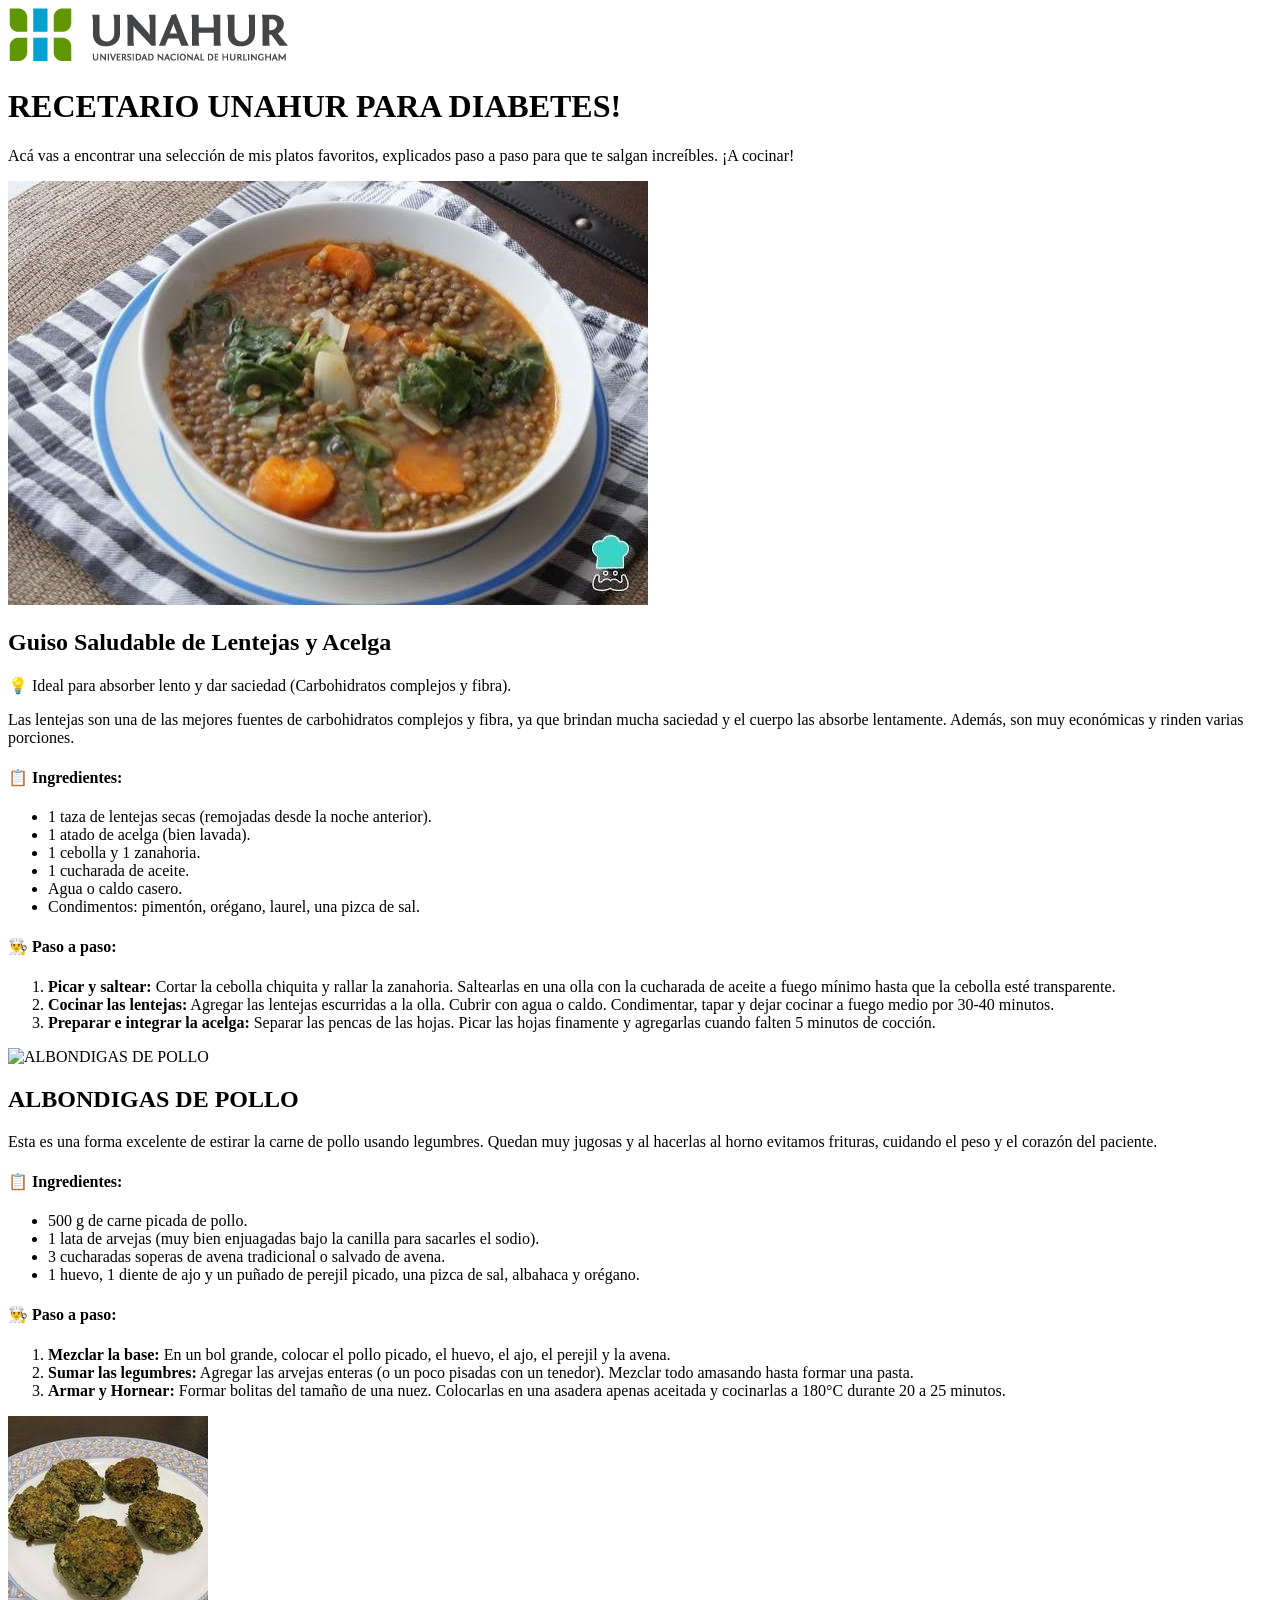
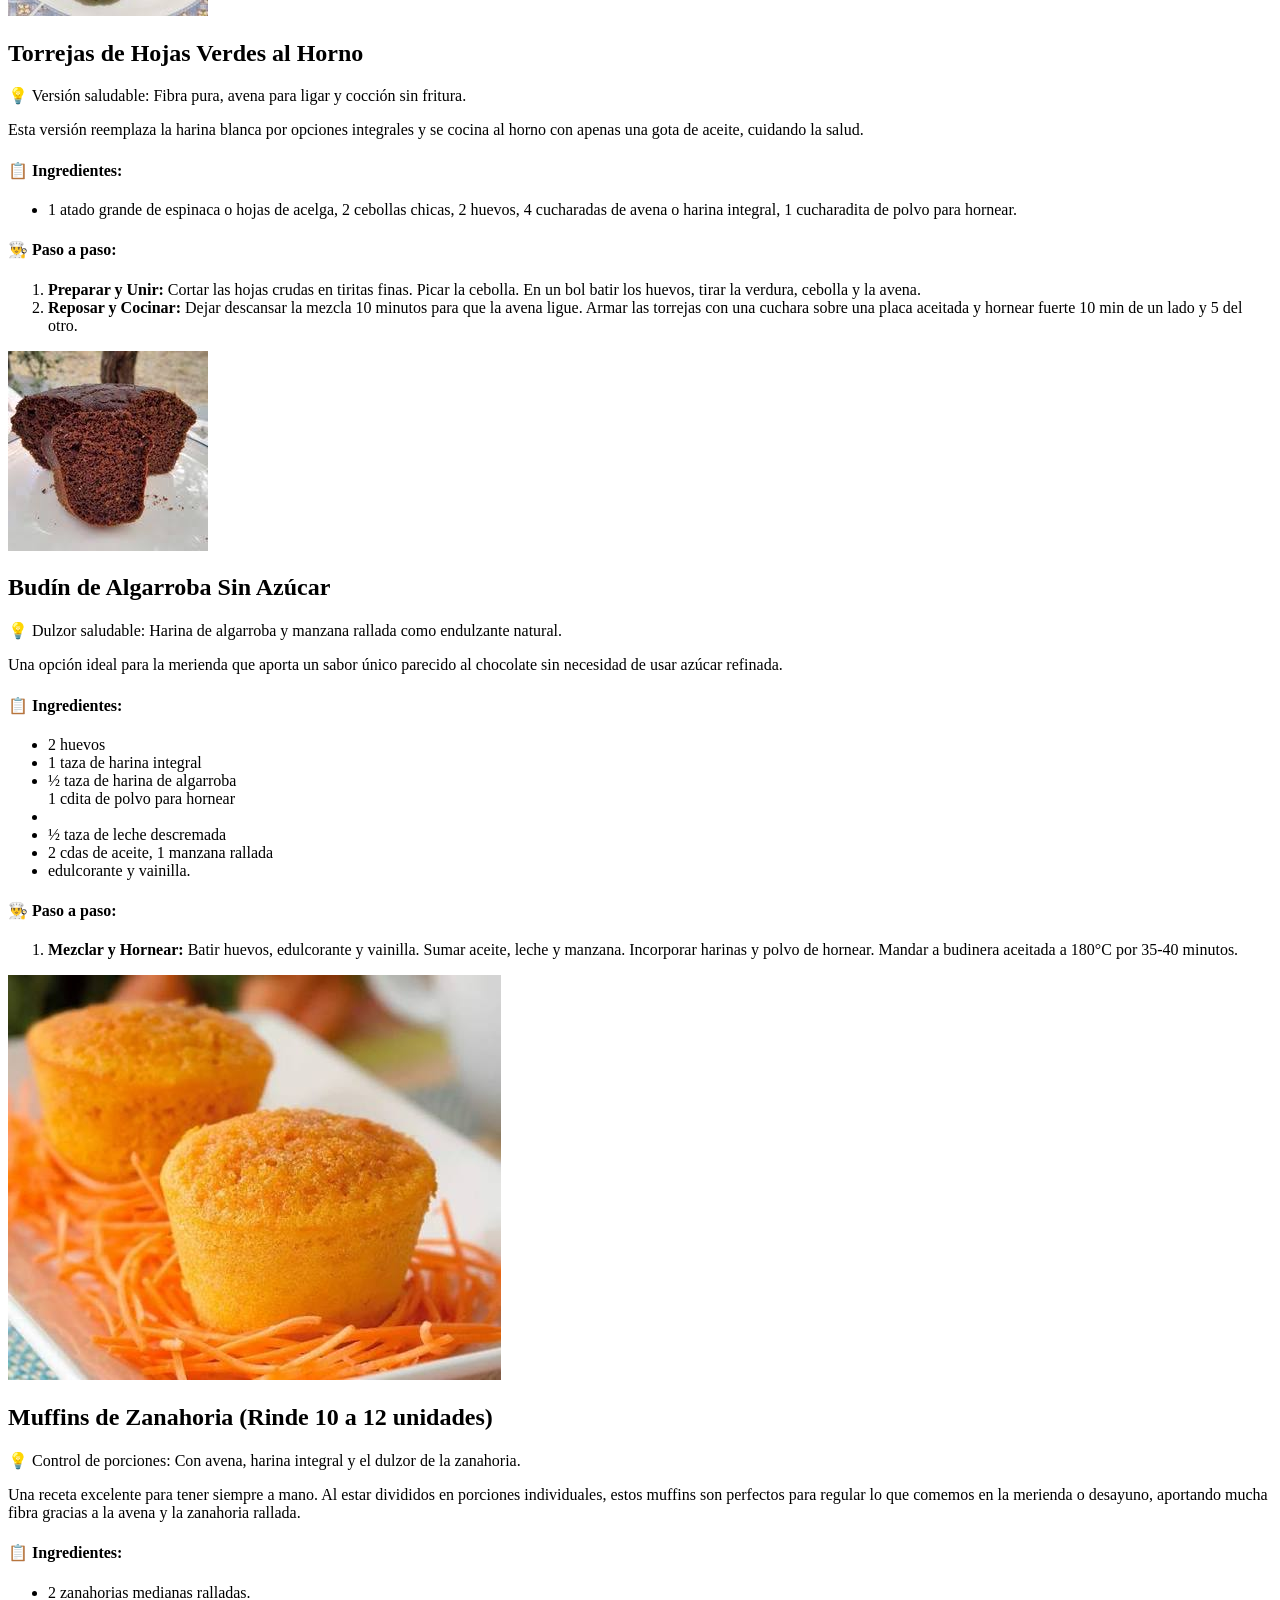
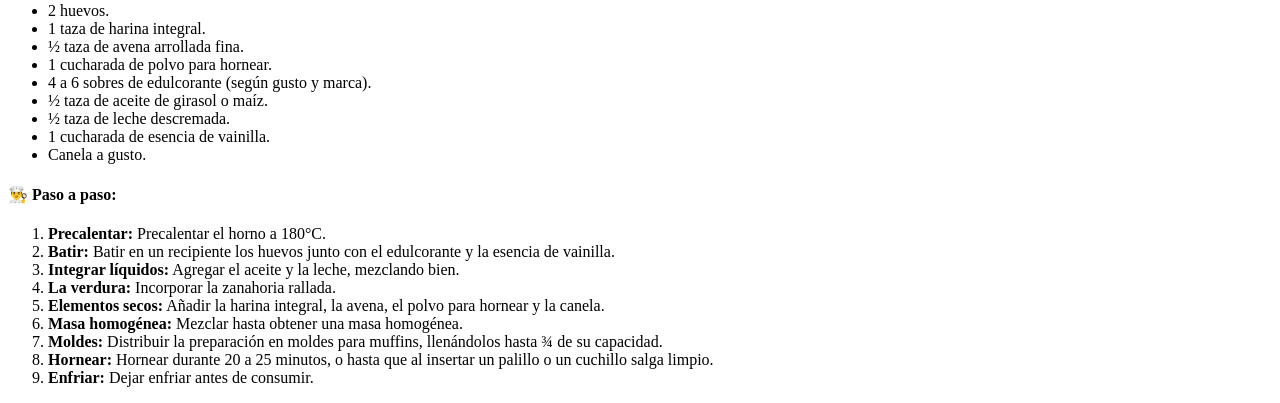
==== index.html @ ad3ce9d5 "Rename index.HTML to index.html" ====
<!DOCTYPE html>
<html lang="es">
<head>
    <meta charset="UTF-8">
    <meta name="viewport" content="width=device-width, initial-scale=1.0">
    <title>RECETAS PARA UNA ALIMENTACION SALUDABLE</title>
    <link rel="stylesheet" href="RECETASTIFG.css">
</head>
<body>

    <!-- Sección de Presentación (Encabezado) -->
    <header class="presentacion">
        <div class="avatar-container">
            <img src="Logo_oficial_UNAHur.png" alt="Logo UNAHUR" class="profile-pic">
        </div>
        <h1>RECETARIO UNAHUR PARA DIABETES!</h1>
        <p>Acá vas a encontrar una selección de mis platos favoritos, explicados paso a paso para que te salgan increíbles. ¡A cocinar!</p>
    </header>

    <!-- Contenedor Principal de Platos -->
    <main class="recetario-container">
        
        <!-- Tarjeta 1: Guiso de Lentejas -->
        <article class="plato-card">
            <div class="plato-img-container">
                <img src="guiso de lentejas.jpg" alt="Guiso Saludable de Lentejas" class="plato-img">
            </div>
            <div class="plato-info">
                <h2>Guiso Saludable de Lentejas y Acelga</h2>
                <p class="beneficio-tag">💡 Ideal para absorber lento y dar saciedad (Carbohidratos complejos y fibra).</p>
                <p class="descripcion">
                    Las lentejas son una de las mejores fuentes de carbohidratos complejos y fibra, ya que brindan mucha saciedad y el cuerpo las absorbe lentamente. Además, son muy económicas y rinden varias porciones.
                </p>
                <div class="receta-detalle">
                    <h4>📋 Ingredientes:</h4>
                    <ul>
                        <li>1 taza de lentejas secas (remojadas desde la noche anterior).</li>
                        <li>1 atado de acelga (bien lavada).</li>
                        <li>1 cebolla y 1 zanahoria.</li>
                        <li>1 cucharada de aceite.</li>
                        <li>Agua o caldo casero.</li>
                        <li>Condimentos: pimentón, orégano, laurel, una pizca de sal.</li>
                    </ul>
                    <h4>👨‍🍳 Paso a paso:</h4>
                    <ol>
                        <li><strong>Picar y saltear:</strong> Cortar la cebolla chiquita y rallar la zanahoria. Saltearlas en una olla con la cucharada de aceite a fuego mínimo hasta que la cebolla esté transparente.</li>
                        <li><strong>Cocinar las lentejas:</strong> Agregar las lentejas escurridas a la olla. Cubrir con agua o caldo. Condimentar, tapar y dejar cocinar a fuego medio por 30-40 minutos.</li>
                        <li><strong>Preparar e integrar la acelga:</strong> Separar las pencas de las hojas. Picar las hojas finamente y agregarlas cuando falten 5 minutos de cocción.</li>
                    </ol>
                </div>
            </div>
        </article>

        <!-- Tarjeta 2: Albóndigas de Pollo -->
        <article class="plato-card">
            <div class="plato-img-container">
                <img src="ALBONDIGAS DE POLLO.jpg" alt="ALBONDIGAS DE POLLO" class="plato-img">
            </div>
            <div class="plato-info">
                <h2>ALBONDIGAS DE POLLO</h2>
                <p class="descripcion">Esta es una forma excelente de estirar la carne de pollo usando legumbres. Quedan muy jugosas y al hacerlas al horno evitamos frituras, cuidando el peso y el corazón del paciente.</p>
                <div class="receta-detalle">
                    <h4>📋 Ingredientes:</h4>
                    <ul>
                        <li>500 g de carne picada de pollo.</li>
                        <li>1 lata de arvejas (muy bien enjuagadas bajo la canilla para sacarles el sodio).</li>
                        <li>3 cucharadas soperas de avena tradicional o salvado de avena.</li>
                        <li>1 huevo, 1 diente de ajo y un puñado de perejil picado, una pizca de sal, albahaca y orégano.</li>
                    </ul>
                    <h4>👨‍🍳 Paso a paso:</h4>
                    <ol>
                        <li><strong>Mezclar la base:</strong> En un bol grande, colocar el pollo picado, el huevo, el ajo, el perejil y la avena.</li>
                        <li><strong>Sumar las legumbres:</strong> Agregar las arvejas enteras (o un poco pisadas con un tenedor). Mezclar todo amasando hasta formar una pasta.</li>
                        <li><strong>Armar y Hornear:</strong> Formar bolitas del tamaño de una nuez. Colocarlas en una asadera apenas aceitada y cocinarlas a 180°C durante 20 a 25 minutos.</li>
                    </ol>
                </div>
            </div>
        </article>

        <!-- Tarjeta 3: Torrejas de Acelga -->
        <article class="plato-card">
            <div class="plato-img-container">
                <img src="torrejas de acelga.jpg" alt="Torrejas de Verdura al Horno" class="plato-img">
            </div>
            <div class="plato-info">
                <h2>Torrejas de Hojas Verdes al Horno</h2>
                <p class="beneficio-tag">💡 Versión saludable: Fibra pura, avena para ligar y cocción sin fritura.</p>
                <p class="descripcion">Esta versión reemplaza la harina blanca por opciones integrales y se cocina al horno con apenas una gota de aceite, cuidando la salud.</p>
                <div class="receta-detalle">
                    <h4>📋 Ingredientes:</h4>
                    <ul>
                        <li>1 atado grande de espinaca o hojas de acelga, 2 cebollas chicas, 2 huevos, 4 cucharadas de avena o harina integral, 1 cucharadita de polvo para hornear.</li>
                    </ul>
                    <h4>👨‍🍳 Paso a paso:</h4>
                    <ol>
                        <li><strong>Preparar y Unir:</strong> Cortar las hojas crudas en tiritas finas. Picar la cebolla. En un bol batir los huevos, tirar la verdura, cebolla y la avena.</li>
                        <li><strong>Reposar y Cocinar:</strong> Dejar descansar la mezcla 10 minutos para que la avena ligue. Armar las torrejas con una cuchara sobre una placa aceitada y hornear fuerte 10 min de un lado y 5 del otro.</li>
                    </ol>
                </div>
            </div>
        </article>

        <!-- Tarjeta 4: Budín de Algarroba -->
        <article class="plato-card">
            <div class="plato-img-container">
                <img src="budin de algarroba.jpg" alt="Budín de Algarroba Sin Azúcar" class="plato-img">
            </div>
            <div class="plato-info">
                <h2>Budín de Algarroba Sin Azúcar</h2>
                <p class="beneficio-tag">💡 Dulzor saludable: Harina de algarroba y manzana rallada como endulzante natural.</p>
                <p class="descripcion">Una opción ideal para la merienda que aporta un sabor único parecido al chocolate sin necesidad de usar azúcar refinada.</p>
                <div class="receta-detalle">
                    <h4>📋 Ingredientes:</h4>
                    <ul>
                        <li>2 huevos</li>
                        <li>1 taza de harina integral</li>
                            <li>½ taza de harina de algarroba</li> 1 cdita de polvo para hornear<li>
                                <li>½ taza de leche descremada</li> 
                                <li>2 cdas de aceite, 1 manzana rallada</li> 
                                <li>edulcorante y vainilla.</li>
                    </ul>
                    <h4>👨‍🍳 Paso a paso:</h4>
                    <ol>
                        <li><strong>Mezclar y Hornear:</strong> Batir huevos, edulcorante y vainilla. Sumar aceite, leche y manzana. Incorporar harinas y polvo de hornear. Mandar a budinera aceitada a 180°C por 35-40 minutos.</li>
                    </ol>
                </div>
            </div>
        </article>

<!-- Tarjeta 5: Muffins de Zanahoria (Detallado Completo) -->
        <article class="plato-card">
            <div class="plato-img-container">
                <img src="muffin de zanahorias.jpg" alt="Muffins de Zanahoria Saludables" class="plato-img">
            </div>
            
            <div class="plato-info">
                <h2>Muffins de Zanahoria (Rinde 10 a 12 unidades)</h2>
                <p class="beneficio-tag">💡 Control de porciones: Con avena, harina integral y el dulzor de la zanahoria.</p>
                <p class="descripcion">
                    Una receta excelente para tener siempre a mano. Al estar divididos en porciones individuales, estos muffins son perfectos para regular lo que comemos en la merienda o desayuno, aportando mucha fibra gracias a la avena y la zanahoria rallada.
                </p>
                
                <div class="receta-detalle">
                    <h4>📋 Ingredientes:</h4>
                    <ul>
                        <li>2 zanahorias medianas ralladas.</li>
                        <li>2 huevos.</li>
                        <li>1 taza de harina integral.</li>
                        <li>½ taza de avena arrollada fina.</li>
                        <li>1 cucharada de polvo para hornear.</li>
                        <li>4 a 6 sobres de edulcorante (según gusto y marca).</li>
                        <li>½ taza de aceite de girasol o maíz.</li>
                        <li>½ taza de leche descremada.</li>
                        <li>1 cucharada de esencia de vainilla.</li>
                        <li>Canela a gusto.</li>
                    </ul>
                    
                    <h4>👨‍🍳 Paso a paso:</h4>
                    <ol>
                        <li><strong>Precalentar:</strong> Precalentar el horno a 180°C.</li>
                        <li><strong>Batir:</strong> Batir en un recipiente los huevos junto con el edulcorante y la esencia de vainilla.</li>
                        <li><strong>Integrar líquidos:</strong> Agregar el aceite y la leche, mezclando bien.</li>
                        <li><strong>La verdura:</strong> Incorporar la zanahoria rallada.</li>
                        <li><strong>Elementos secos:</strong> Añadir la harina integral, la avena, el polvo para hornear y la canela.</li>
                        <li><strong>Masa homogénea:</strong> Mezclar hasta obtener una masa homogénea.</li>
                        <li><strong>Moldes:</strong> Distribuir la preparación en moldes para muffins, llenándolos hasta ¾ de su capacidad.</li>
                        <li><strong>Hornear:</strong> Hornear durante 20 a 25 minutos, o hasta que al insertar un palillo o un cuchillo salga limpio.</li>
                        <li><strong>Enfriar:</strong> Dejar enfriar antes de consumir.</li>
                    </ol>
                </div>
            </div>
        </article>

    </main>
</body>
</html>
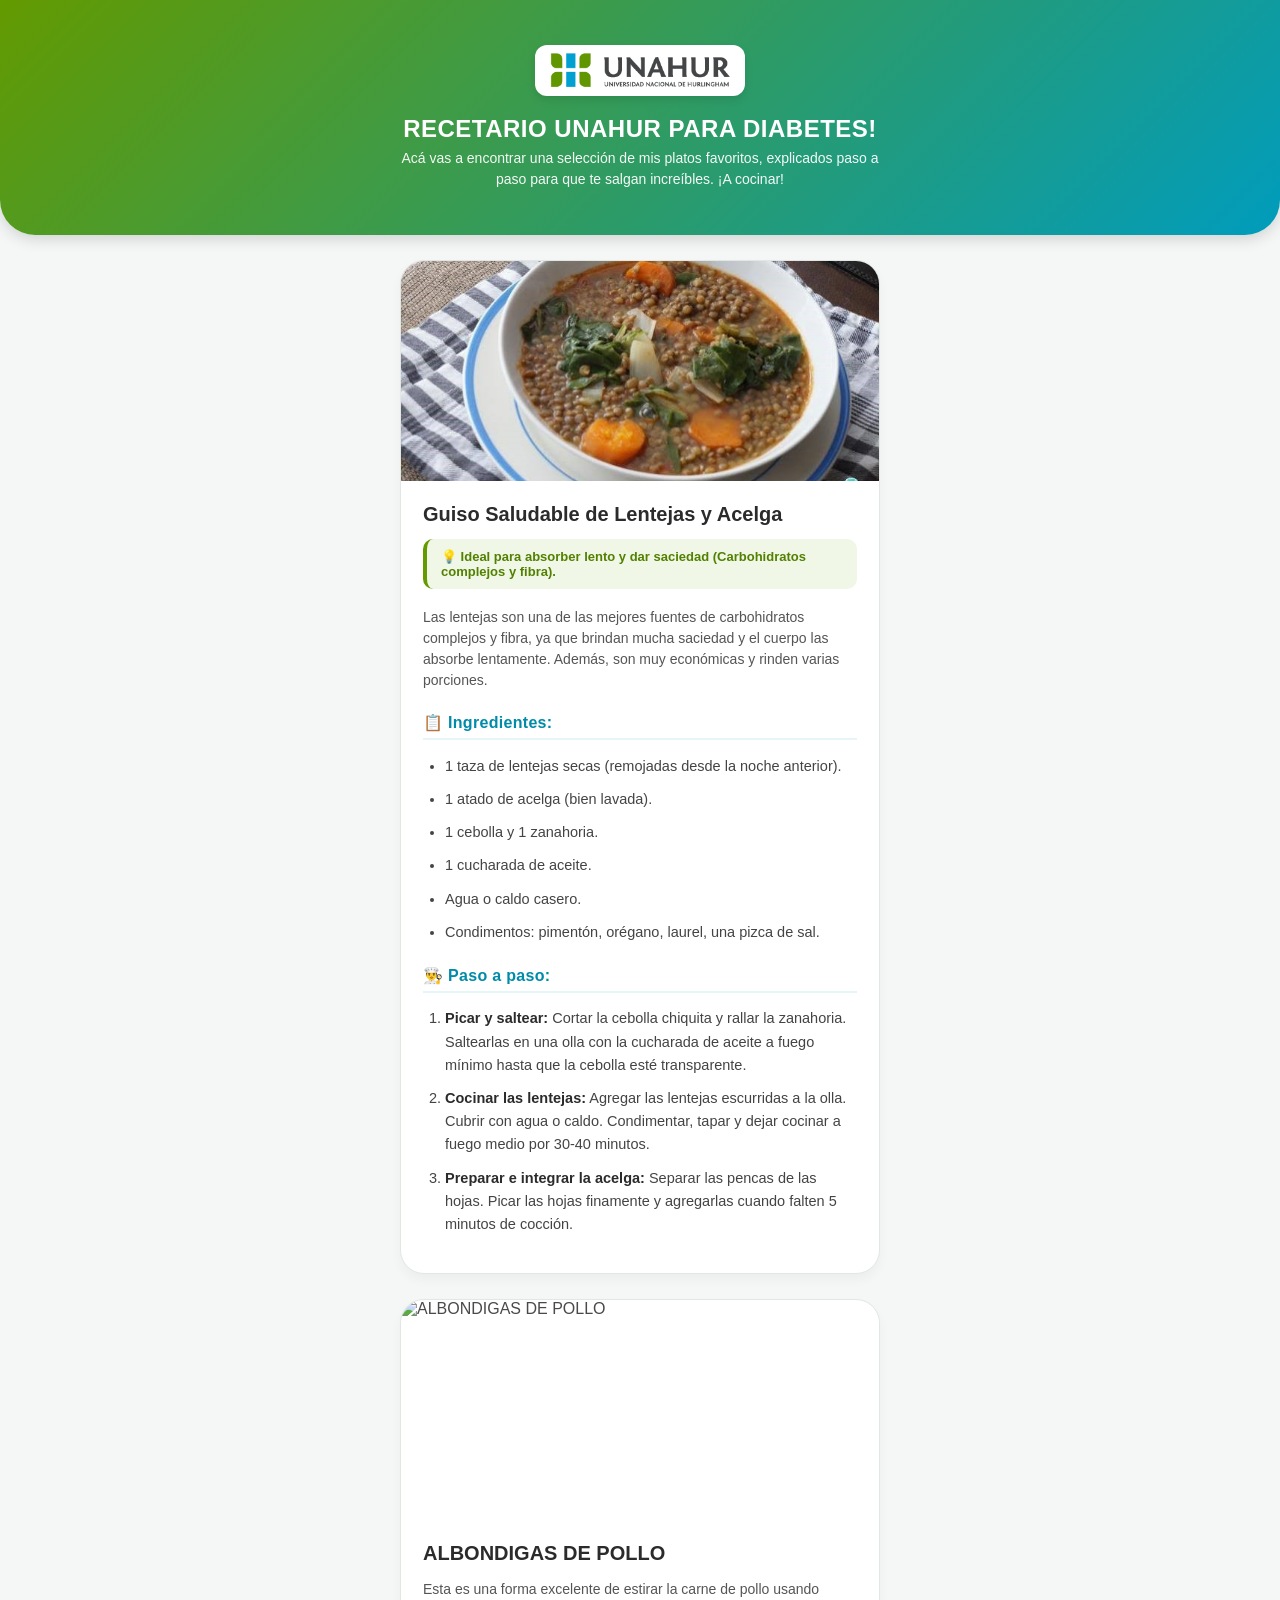
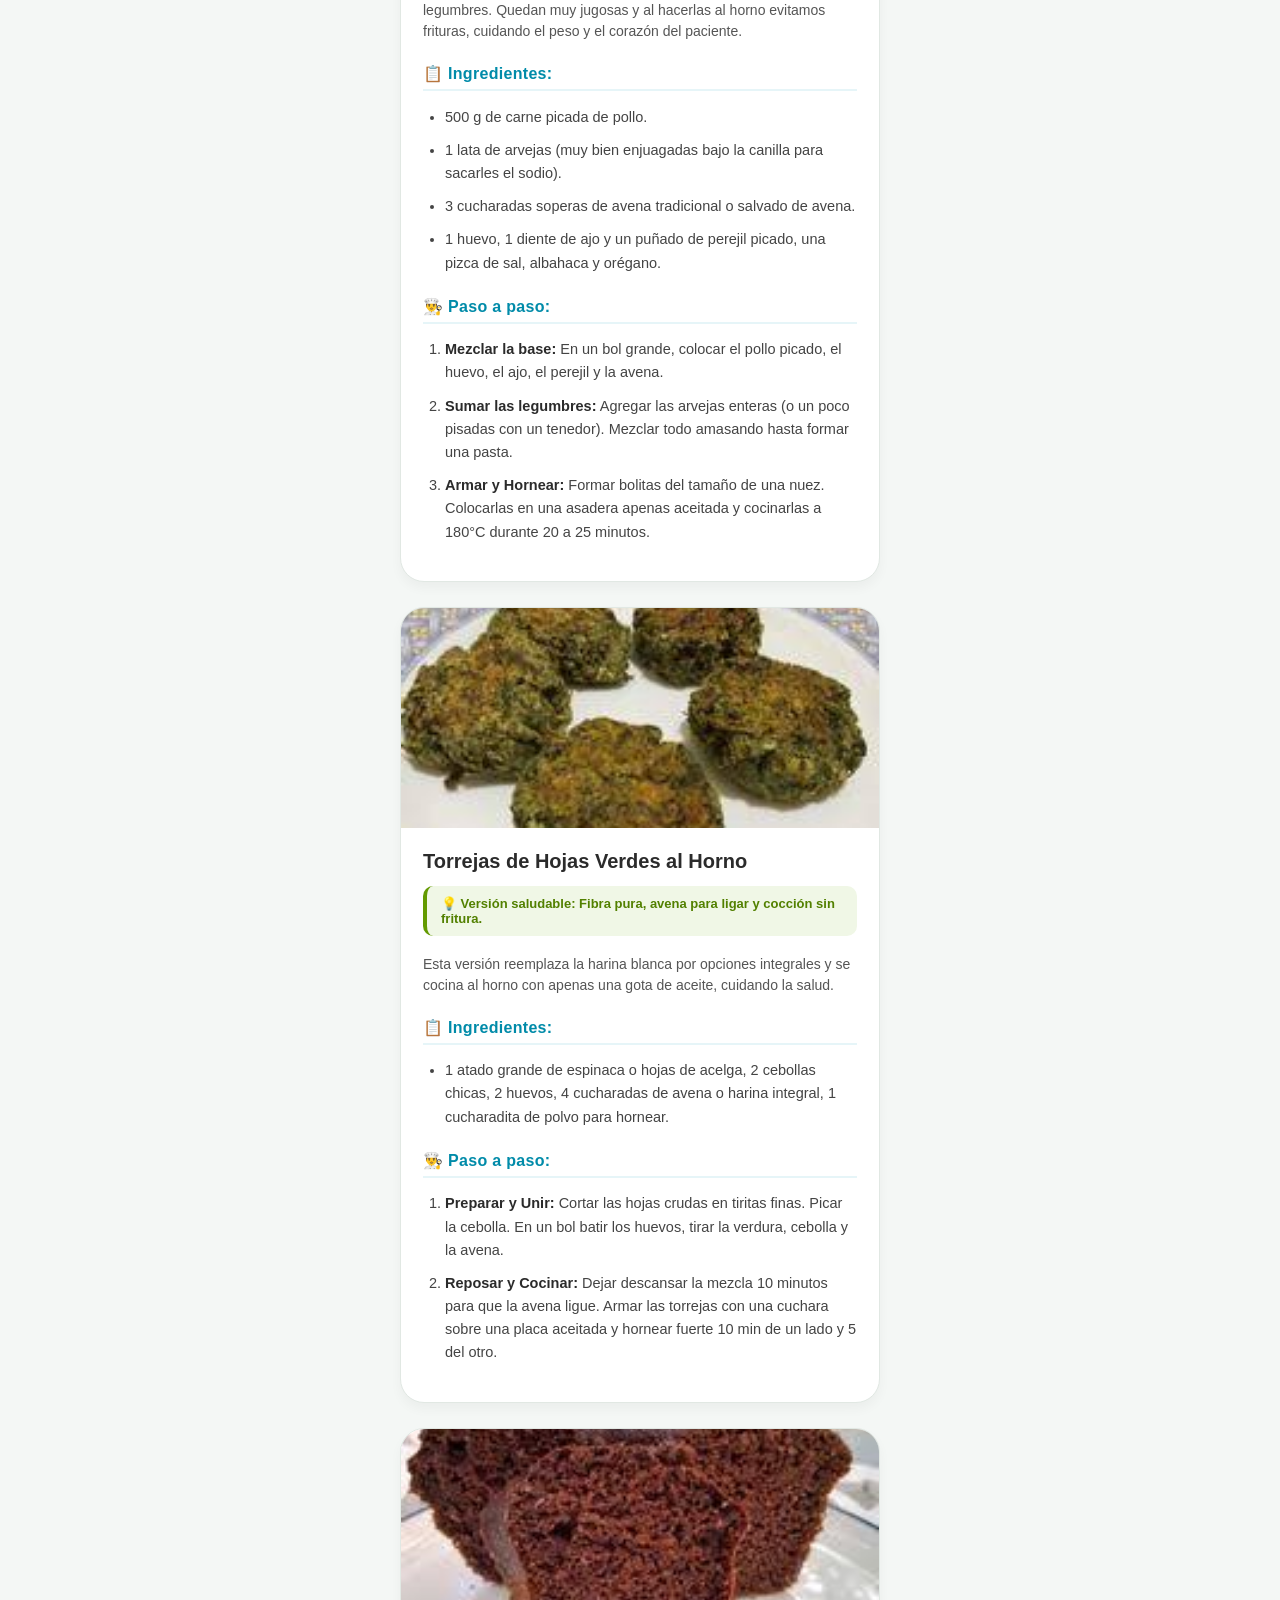
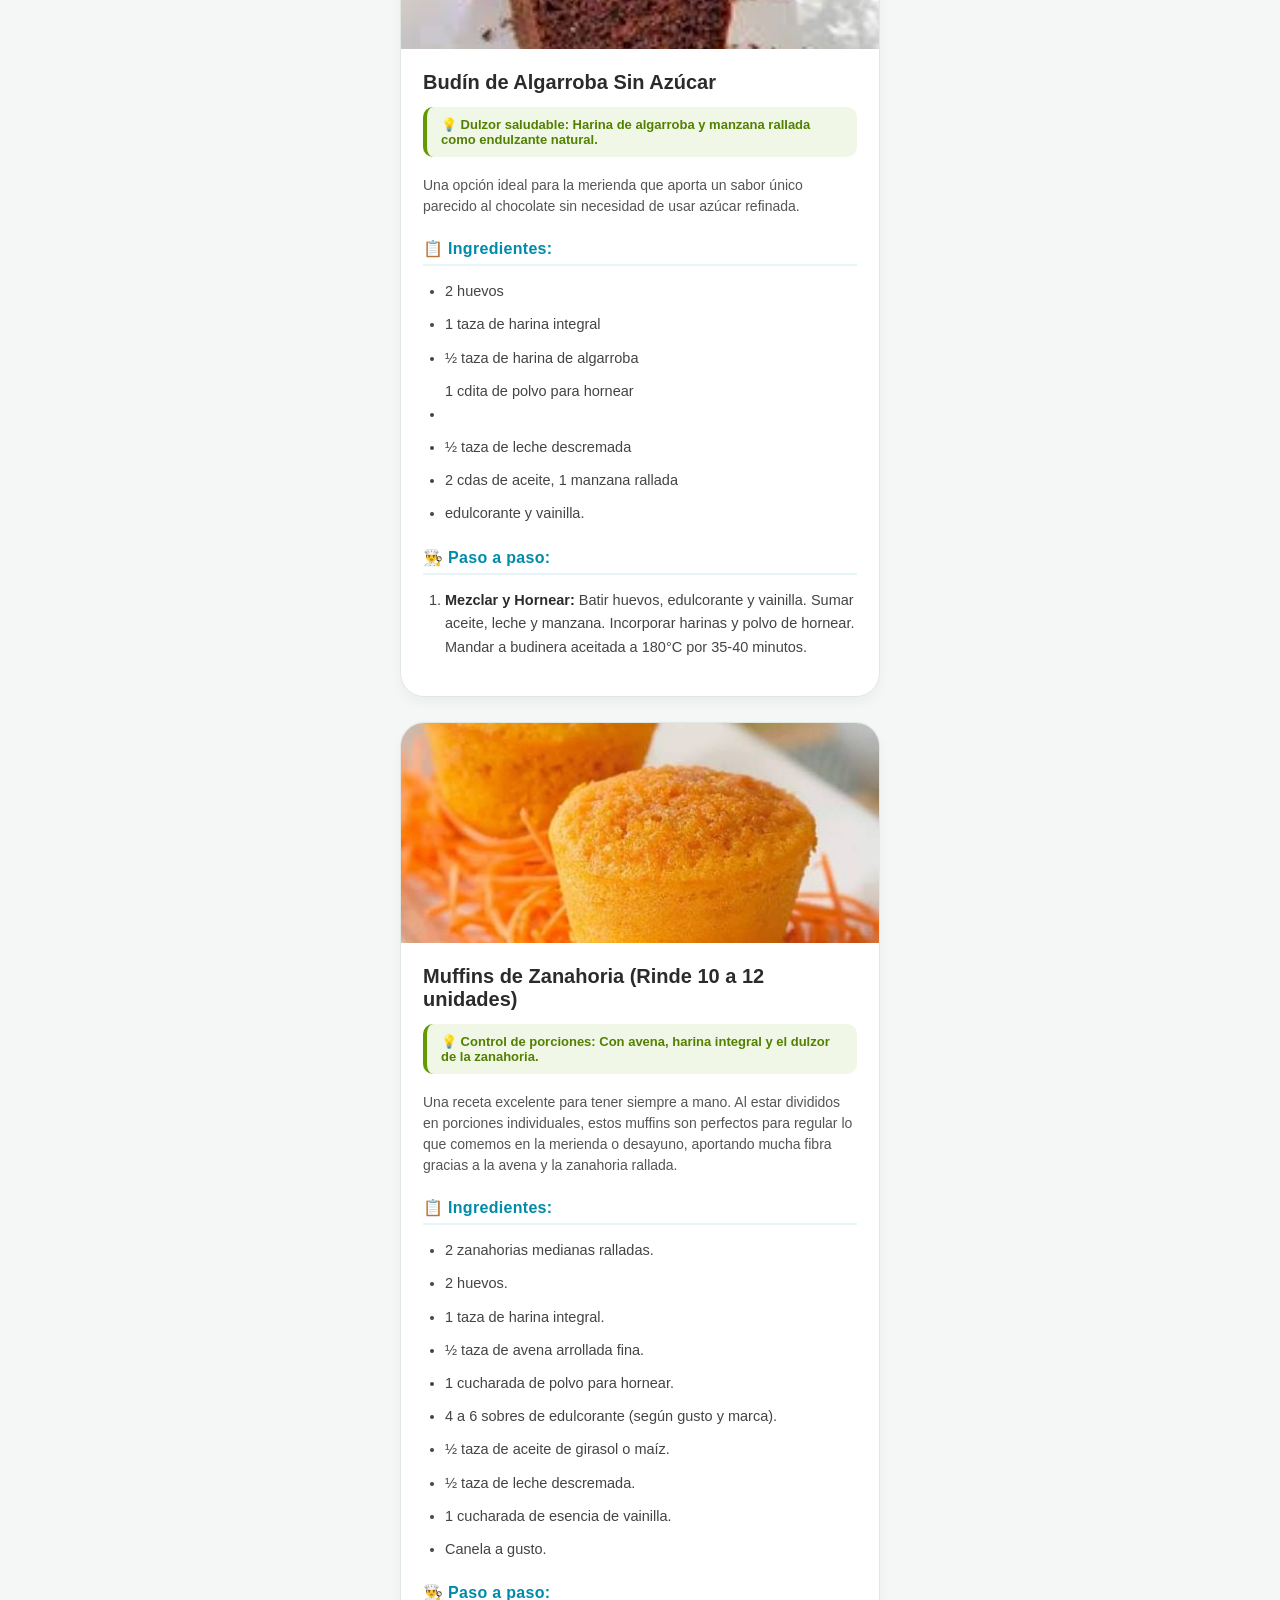
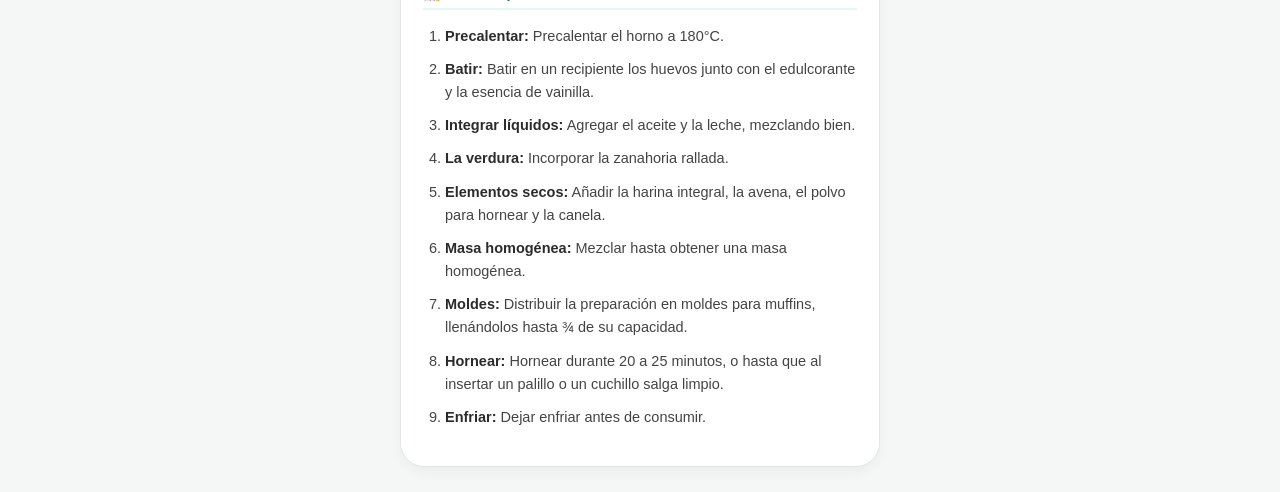
==== commit 6dc28e55: "Update index.html" ====
--- a/index.html
+++ b/index.html
@@ -4,7 +4,7 @@
     <meta charset="UTF-8">
     <meta name="viewport" content="width=device-width, initial-scale=1.0">
     <title>RECETAS PARA UNA ALIMENTACION SALUDABLE</title>
-    <link rel="stylesheet" href="RECETASTIFG.css">
+    <link rel="stylesheet" href="recetastifg.css">
 </head>
 <body>
 
--- a/recetastifg.css
+++ b/recetastifg.css
@@ -0,0 +1,144 @@
+/* Configuración General */
+body {
+    margin: 0;
+    padding: 0;
+    box-sizing: border-box;
+    font-family: 'Segoe UI', Tahoma, Geneva, Verdana, sans-serif;
+    background-color: #f4f7f5; /* Fondo gris claro, limpio e institucional */
+    color: #4a4a4a; /* Gris oscuro oficial de los textos de UNAHUR */
+}
+
+/* Sección de Presentación (Encabezado) */
+.presentacion {
+    /* Degradado exacto de la mariposa: Verde a Celeste/Azul */
+    background: linear-gradient(135deg, #639a00, #009cbd);
+    color: white;
+    text-align: center;
+    padding: 45px 20px;
+    border-bottom-left-radius: 35px;
+    border-bottom-right-radius: 35px;
+    box-shadow: 0 4px 15px rgba(0, 0, 0, 0.15);
+}
+
+.avatar-container {
+    margin-bottom: 15px;
+}
+
+/* Ajuste para que el logo de la UNAHUR luzca perfecto */
+.profile-pic {
+    max-width: 180px;
+    height: auto;
+    background-color: white;
+    padding: 8px 15px;
+    border-radius: 12px;
+    box-shadow: 0 4px 8px rgba(0, 0, 0, 0.1);
+}
+
+.presentacion h1 {
+    margin: 15px 0 5px 0;
+    font-size: 24px;
+    font-weight: 700;
+    letter-spacing: 0.5px;
+}
+
+.presentacion p {
+    font-size: 14px;
+    max-width: 480px;
+    margin: 0 auto;
+    opacity: 0.95;
+    line-height: 1.5;
+}
+
+/* Contenedor Principal (Optimizado para pantallas de celulares mediante QR) */
+.recetario-container {
+    padding: 25px 15px;
+    display: flex;
+    flex-direction: column;
+    gap: 25px;
+    max-width: 480px;
+    margin: 0 auto;
+}
+
+/* Tarjetas de Platos */
+.plato-card {
+    background: white;
+    border-radius: 24px; /* Formas suaves acordes al logo corporativo */
+    overflow: hidden;
+    box-shadow: 0 6px 12px rgba(0, 0, 0, 0.04);
+    border: 1px solid #e1e8e3;
+    transition: transform 0.3s ease, box-shadow 0.3s ease;
+}
+
+.plato-card:hover {
+    transform: translateY(-4px);
+    box-shadow: 0 10px 20px rgba(0, 0, 0, 0.08);
+}
+
+.plato-img {
+    width: 100%;
+    height: 220px;
+    object-fit: cover;
+    display: block;
+}
+
+.plato-info {
+    padding: 22px;
+}
+
+.plato-info h2 {
+    margin: 0 0 12px 0;
+    font-size: 20px;
+    color: #2b2b2b;
+    font-weight: 700;
+}
+
+/* Bloque destacado con el Verde de la mariposa */
+.beneficio-tag {
+    background-color: #f0f7e6; /* Fondo verde tenue */
+    color: #528000; /* Texto verde oscuro contrastante */
+    padding: 10px 14px;
+    border-radius: 10px;
+    font-size: 13px;
+    font-weight: bold;
+    margin-bottom: 18px;
+    border-left: 4px solid #639a00; /* Borde izquierdo con el verde vivo */
+}
+
+.plato-info .descripcion {
+    font-size: 14px;
+    color: #555;
+    line-height: 1.5;
+    margin-bottom: 20px;
+}
+
+/* Títulos internos (Ingredientes y Pasos) unificados para h3 y h4 usando el Celeste */
+.receta-detalle h3, 
+.receta-detalle h4 {
+    font-size: 16px;
+    color: #008ba9; /* Celeste destacado del logo */
+    margin-top: 22px;
+    margin-bottom: 10px;
+    border-bottom: 2px solid #e6f5f8;
+    padding-bottom: 6px;
+    font-weight: 600;
+    letter-spacing: 0.3px;
+}
+
+/* Estilos de las listas de contenido */
+.receta-detalle ul, 
+.receta-detalle ol {
+    padding-left: 22px;
+    font-size: 14.5px;
+    line-height: 1.6;
+    color: #444;
+    margin-bottom: 15px;
+}
+
+.receta-detalle li {
+    margin-bottom: 10px;
+}
+
+/* Negritas dentro de los pasos para facilitar la lectura rápida */
+.receta-detalle ol li strong {
+    color: #2b2b2b;
+}
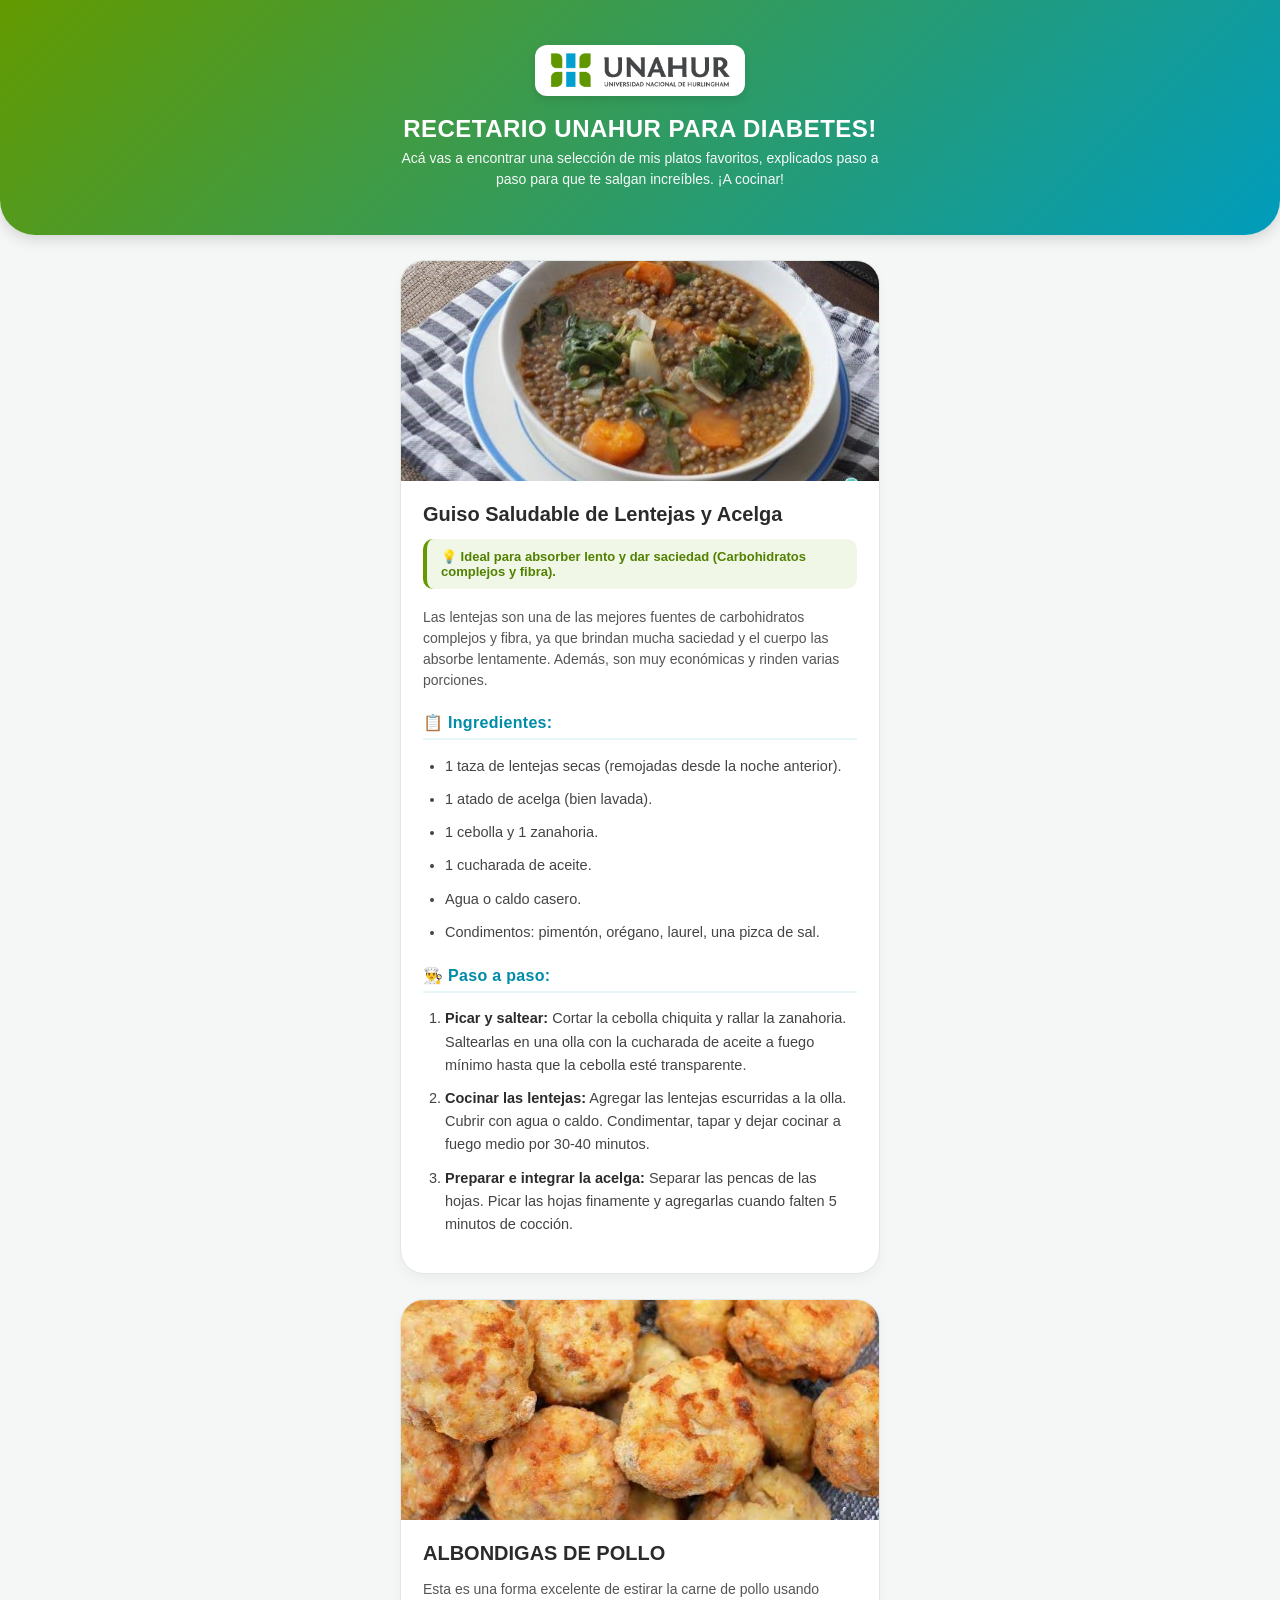
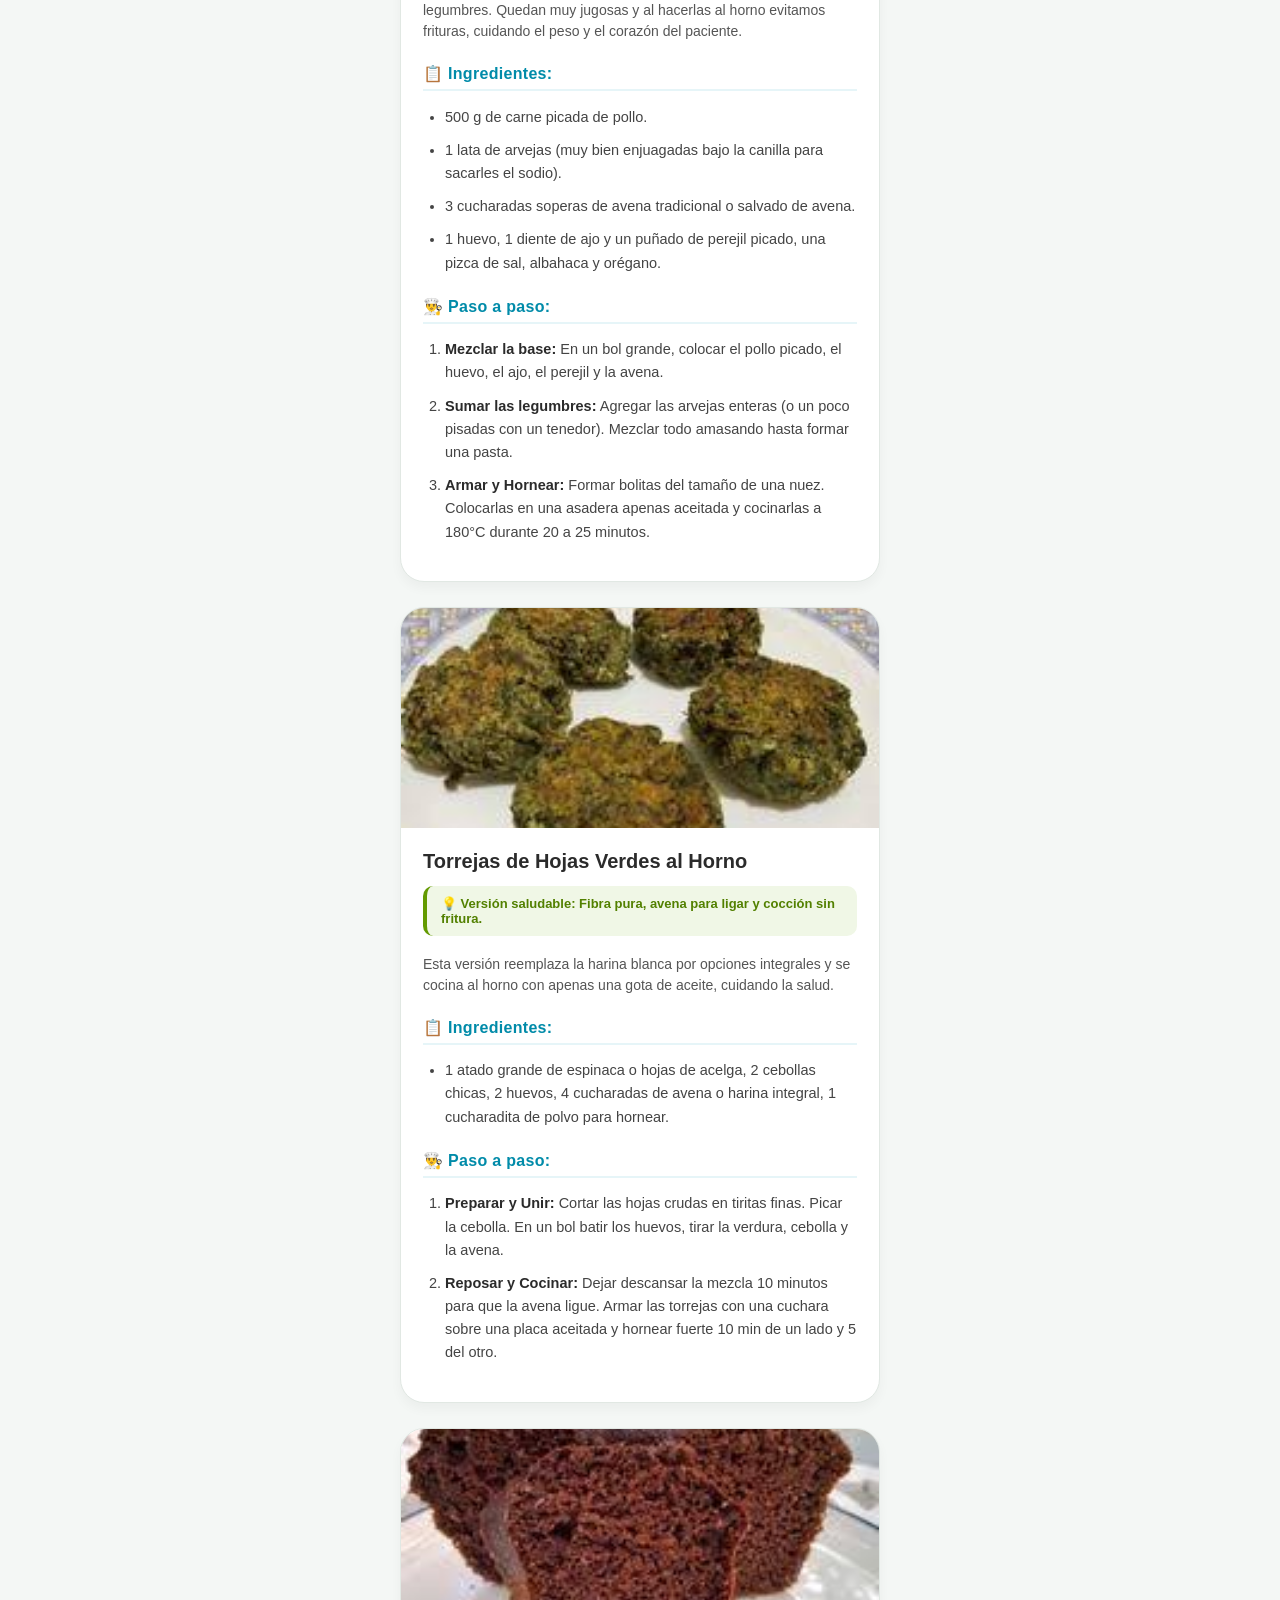
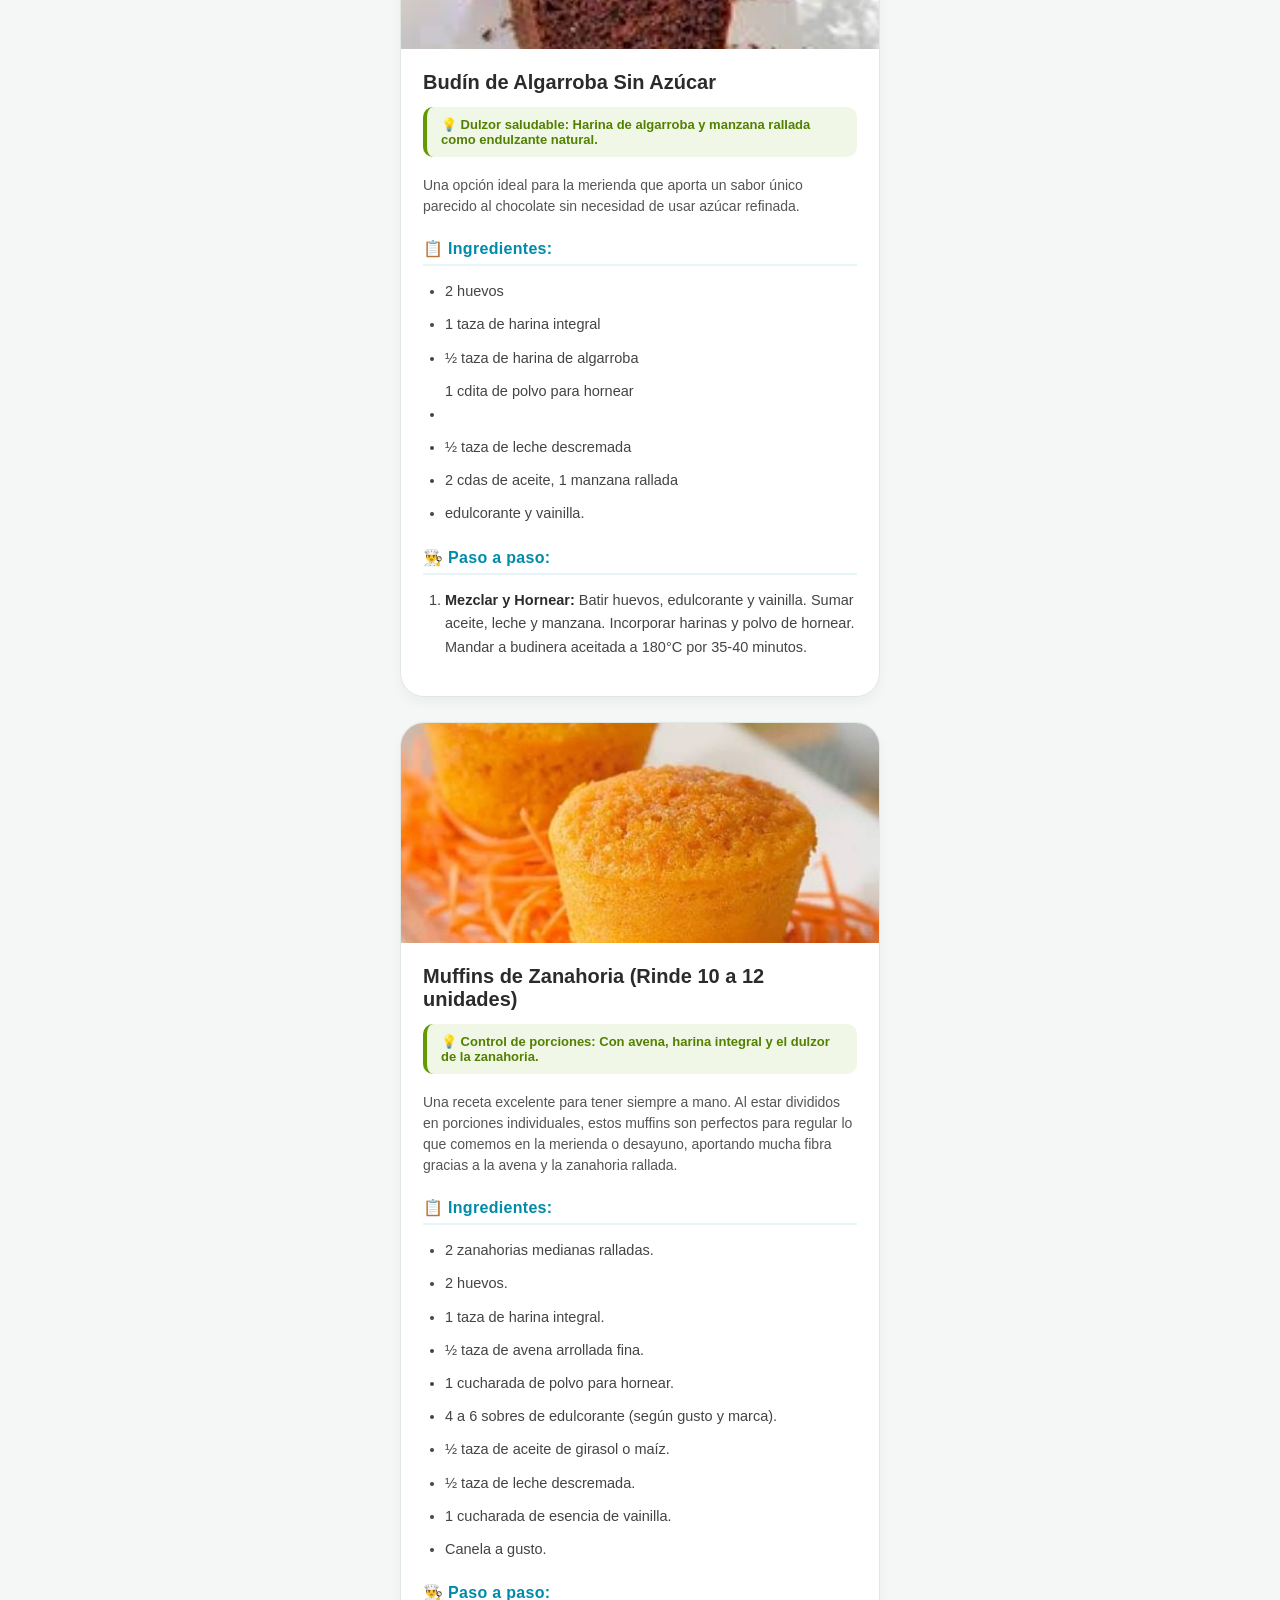
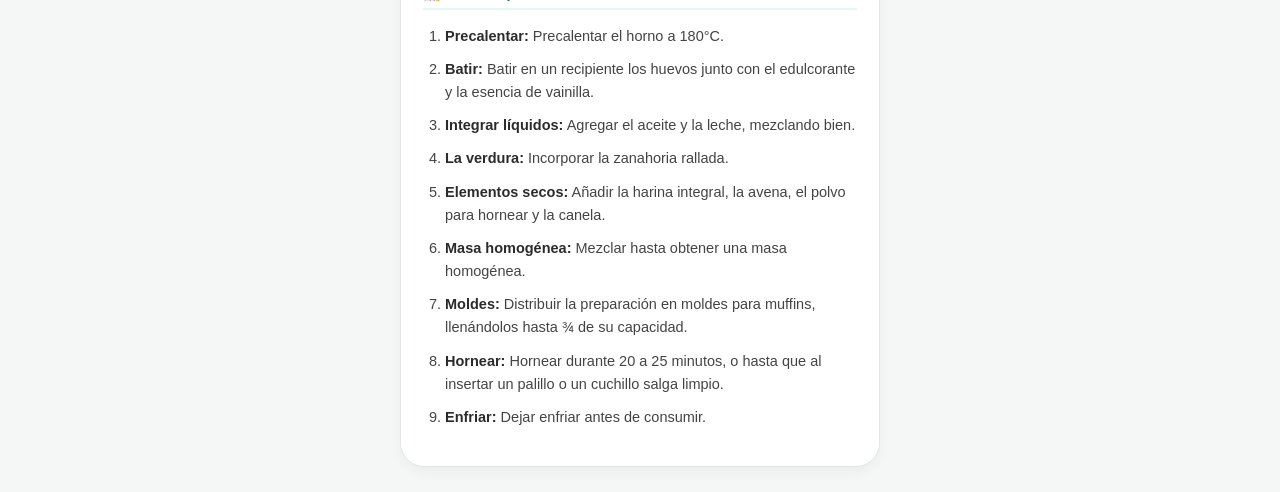
==== commit 45b30210: "Update index.html" ====
--- a/index.html
+++ b/index.html
@@ -54,7 +54,7 @@
         <!-- Tarjeta 2: Albóndigas de Pollo -->
         <article class="plato-card">
             <div class="plato-img-container">
-                <img src="ALBONDIGAS DE POLLO.jpg" alt="ALBONDIGAS DE POLLO" class="plato-img">
+                <img src="albondigas de pollo.jpg" alt="ALBONDIGAS DE POLLO" class="plato-img">
             </div>
             <div class="plato-info">
                 <h2>ALBONDIGAS DE POLLO</h2>
